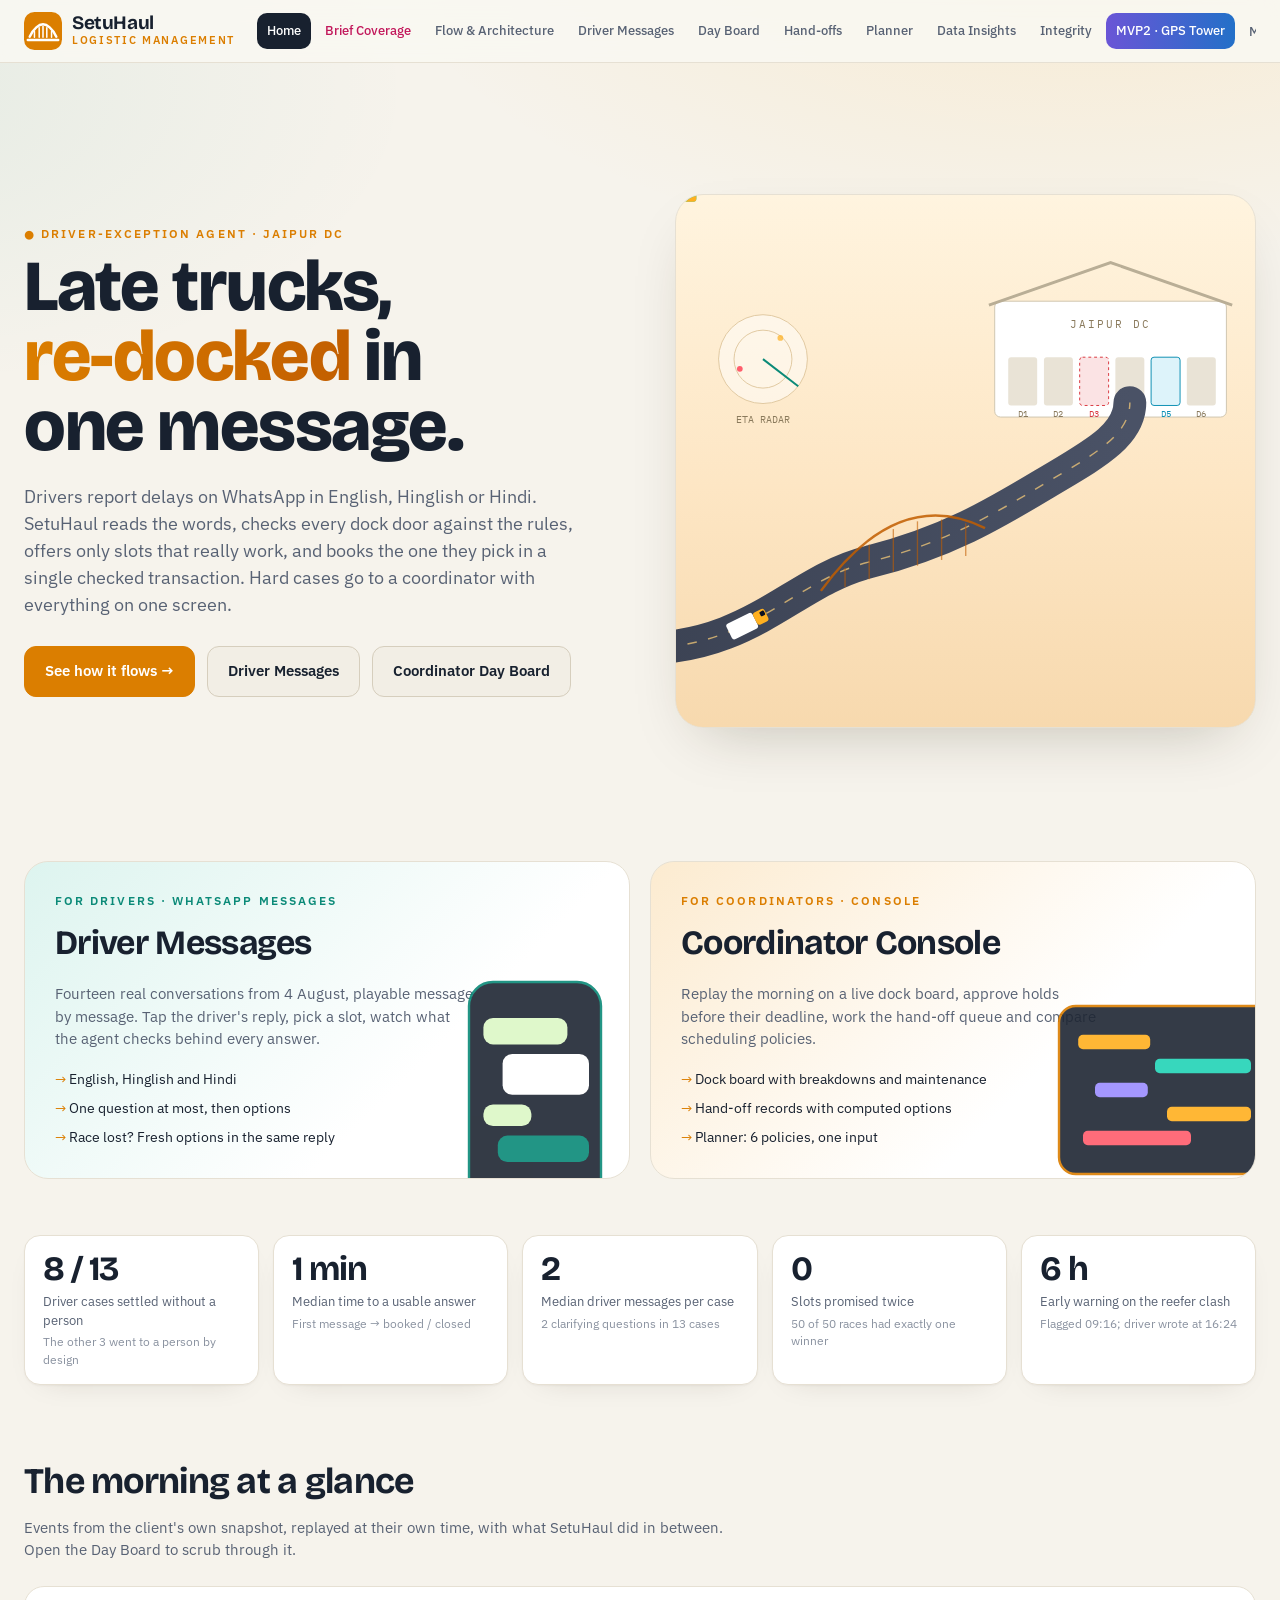
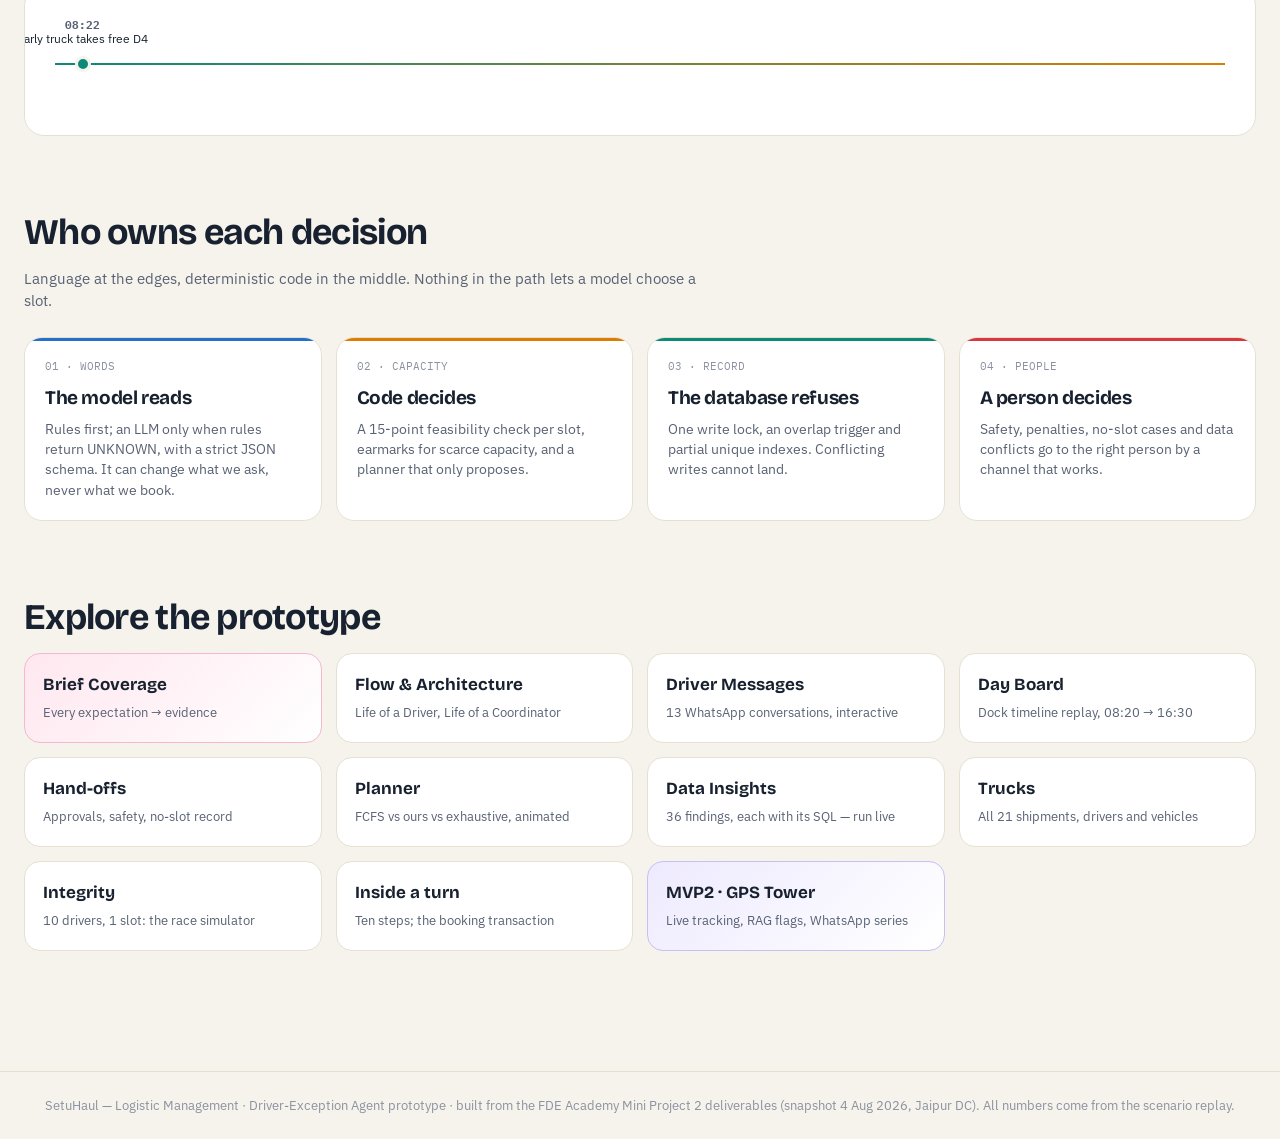
==== index.html @ 86abd036 "SetuHaul Logistic Management: interactive prototype, Python prototype, deliverables and data Web app" ====
<!DOCTYPE html>
<html lang="en"><head><meta charset="utf-8"><meta name="viewport" content="width=device-width,initial-scale=1">
<title>SetuHaul - Logistic Management</title>
<link rel="preconnect" href="https://fonts.googleapis.com"><link rel="preconnect" href="https://fonts.gstatic.com" crossorigin>
<link href="https://fonts.googleapis.com/css2?family=Bricolage+Grotesque:opsz,wght@12..96,500;12..96,700;12..96,800&family=IBM+Plex+Sans:wght@400;500;600&family=IBM+Plex+Mono:wght@400;500;600&display=swap" rel="stylesheet">
<link rel="stylesheet" href="styles.css">
<style>
.hero{display:grid;grid-template-columns:1.05fr 1fr;gap:40px;align-items:center;min-height:calc(100vh - 140px);padding:20px 0 40px}
.hero h1{font-size:clamp(40px,5.6vw,76px);line-height:.98;font-weight:800}
.hero h1 em{font-style:normal;background:linear-gradient(90deg,var(--saffron),var(--saffron2));-webkit-background-clip:text;color:transparent}
.hero p.lead{font-size:18px;color:var(--muted);max-width:560px;margin:22px 0 28px}
.hero .ctas{display:flex;gap:12px;flex-wrap:wrap}
.hero .ctas .btn{padding:13px 20px;font-size:15px}
.line-in span{display:inline-block;opacity:0;transform:translateY(40px) rotate(2deg);animation:wordIn .9s cubic-bezier(.2,.8,.2,1) forwards}
@keyframes wordIn{to{opacity:1;transform:none}}
.scene{position:relative;aspect-ratio:1/0.92;border-radius:28px;border:1px solid var(--line);background:linear-gradient(180deg,#FFF4DF 0%,#FDE6C4 55%,#F7D9AE 100%);overflow:hidden;box-shadow:var(--shadow)}
.scene svg{width:100%;height:100%;display:block}
.bub{position:absolute;max-width:230px;font-size:12.5px;padding:9px 12px;border-radius:14px;box-shadow:0 10px 30px rgba(0,0,0,.35);opacity:0;animation:bub 9s infinite}
.bub.d{left:5%;top:9%;background:#DCF8C6;color:#123;border-bottom-left-radius:4px}
.bub.a{right:5%;top:22%;background:#fff;color:#123;border-bottom-right-radius:4px;animation-delay:1.6s}
.bub.c{left:8%;bottom:8%;background:var(--text);color:#fff;animation-delay:3.4s}
.bub small{display:block;font-size:10px;opacity:.6;font-weight:600;letter-spacing:.06em;margin-bottom:2px}
@keyframes bub{0%{opacity:0;transform:translateY(12px) scale(.96)}6%,62%{opacity:1;transform:none}72%,100%{opacity:0;transform:translateY(-8px)}}
.door{fill:#E9E3D6;animation:door 6s infinite}
@keyframes door{0%,100%{fill:#E9E3D6}40%,60%{fill:#F0A020}}
.roles{display:grid;grid-template-columns:1fr 1fr;gap:20px;margin-top:10px}
.role{position:relative;overflow:hidden;border-radius:24px;padding:30px;border:1px solid var(--line);background:var(--panel);text-decoration:none;display:block;min-height:300px;transition:.35s}
.role:hover{transform:translateY(-4px);border-color:var(--saffron)}
.role h2{font-size:34px;margin:8px 0 10px}
.role p{color:var(--muted);max-width:420px}
.role ul{list-style:none;padding:0;margin:18px 0 0;display:grid;gap:8px;font-size:14px}
.role li::before{content:'→ ';color:var(--saffron)}
.role .art{position:absolute;right:-20px;bottom:-20px;width:240px;opacity:.9;transition:.5s}
.role:hover .art{transform:translate(-8px,-8px) rotate(-2deg)}
.role.drv{background:linear-gradient(135deg,#DDF4EF,#FFFFFF 65%)}
.role.crd{background:linear-gradient(135deg,#FCEBD0,#FFFFFF 65%)}
.kpis{display:grid;grid-template-columns:repeat(5,1fr);gap:14px;margin:56px 0}
.sec-t{font-size:clamp(26px,3vw,36px);margin:70px 0 8px}
.sec-p{color:var(--muted);max-width:700px;margin:0 0 24px}
.ribbon{position:relative;height:150px;border:1px solid var(--line);border-radius:20px;background:var(--panel);overflow:hidden}
.ribbon .axis{position:absolute;left:30px;right:30px;top:76px;height:2px;background:var(--line2)}
.ribbon .prog{position:absolute;left:30px;top:76px;height:2px;background:linear-gradient(90deg,var(--teal),var(--saffron));width:0;transition:width 3.5s cubic-bezier(.3,.7,.2,1)}
.ev{position:absolute;top:69px;width:16px;height:16px;margin-left:-8px;border-radius:50%;border:3px solid var(--bg);opacity:0;transform:scale(0);transition:.4s}
.ev.on{opacity:1;transform:none}
.ev .lb{position:absolute;left:50%;transform:translateX(-50%);white-space:nowrap;font-size:11.5px;width:max-content;max-width:150px;white-space:normal;text-align:center;line-height:1.25}
.ev.up .lb{bottom:22px}.ev.dn .lb{top:22px}
.ev .lb b{display:block;font-family:var(--mono);font-size:10.5px;color:var(--muted)}
.layers{display:grid;grid-template-columns:repeat(4,1fr);gap:14px}
.layer{border-radius:18px;padding:20px;border:1px solid var(--line);background:var(--panel);position:relative;overflow:hidden}
.layer .n{font-family:var(--mono);font-size:11px;color:var(--dim)}
.layer h4{font-size:19px;margin:10px 0 6px}
.layer p{font-size:13.5px;color:var(--muted);margin:0}
.layer::after{content:'';position:absolute;left:0;top:0;height:3px;width:100%;background:var(--c);transform:scaleX(0);transform-origin:left;transition:1s .3s}
.layer.in::after{transform:none}
.dir{display:grid;grid-template-columns:repeat(4,1fr);gap:14px}
.dir a{text-decoration:none;padding:18px;border-radius:16px;border:1px solid var(--line);background:var(--panel);transition:.25s;display:block}
.dir a:hover{border-color:var(--saffron);background:var(--panel2)}
.dir b{font-family:var(--display);font-size:17px;display:block;margin-bottom:4px}
.dir span{font-size:13px;color:var(--muted)}
@media (max-width:1000px){.hero,.roles{grid-template-columns:1fr}.kpis{grid-template-columns:repeat(2,1fr)}.layers,.dir{grid-template-columns:1fr 1fr}.ribbon .lb{display:none}}
</style></head><body>
<main class="wrap">
<section class="hero">
  <div>
    <div class="eyebrow">● Driver-Exception Agent · Jaipur DC</div>
    <h1 class="line-in"><span>Late</span> <span style="animation-delay:.08s">trucks,</span><br><span style="animation-delay:.18s"><em>re-docked</em></span> <span style="animation-delay:.26s">in</span><br><span style="animation-delay:.34s">one</span> <span style="animation-delay:.42s">message.</span></h1>
    <p class="lead rv">Drivers report delays on WhatsApp in English, Hinglish or Hindi. SetuHaul reads the words, checks every dock door against the rules, offers only slots that really work, and books the one they pick in a single checked transaction. Hard cases go to a coordinator with everything on one screen.</p>
    <div class="ctas rv"><a class="btn pri" href="flow.html">See how it flows →</a><a class="btn" href="driver.html">Driver Messages</a><a class="btn" href="coordinator.html">Coordinator Day Board</a></div>
  </div>
  <div class="scene rv" id="scene">
    <svg viewBox="0 0 600 552" aria-label="Animated: trucks crossing a bridge to the Jaipur DC dock doors">
      <defs>
        <linearGradient id="road" x1="0" x2="1"><stop offset="0" stop-color="#3B4253"/><stop offset="1" stop-color="#4A5266"/></linearGradient>
        <path id="route" d="M-40 470 C 80 470, 120 400, 200 380 S 330 330, 380 300 S 470 250, 470 215"/>
        <g id="truck"><rect x="-22" y="-9" width="30" height="18" rx="3" fill="#FFFFFF"/><rect x="8" y="-7" width="13" height="14" rx="3" fill="#FFB020"/><rect x="15" y="-5" width="5" height="5" rx="1" fill="#0b1122"/></g>
        <g id="truckR"><rect x="-22" y="-9" width="30" height="18" rx="3" fill="#7FE3FF"/><rect x="8" y="-7" width="13" height="14" rx="3" fill="#22D3B6"/><rect x="15" y="-5" width="5" height="5" rx="1" fill="#0b1122"/></g>
      </defs>
      <!-- stars -->
      <g fill="#fff" opacity="0"><circle cx="60" cy="50" r="1.2"/><circle cx="140" cy="90" r="1"/><circle cx="250" cy="40" r="1.3"/><circle cx="520" cy="60" r="1"/><circle cx="420" cy="30" r="1.2"/><circle cx="330" cy="110" r=".9"/></g>
      <!-- warehouse -->
      <g transform="translate(330 70)">
        <rect x="0" y="40" width="240" height="120" rx="6" fill="#FFFFFF" stroke="#CFC5B0"/>
        <path d="M-6 44 L120 0 L246 44" fill="none" stroke="#B9AE96" stroke-width="3"/>
        <text x="120" y="68" text-anchor="middle" font-family="IBM Plex Mono" font-size="11" fill="#8A7A5C" letter-spacing="2">JAIPUR DC</text>
        <g>
          <rect class="door" x="14" y="98" width="30" height="50" rx="3" style="animation-delay:0s"/>
          <rect class="door" x="51" y="98" width="30" height="50" rx="3" style="animation-delay:1s"/>
          <rect x="88" y="98" width="30" height="50" rx="3" fill="#FBE3E4" stroke="#D9363E" stroke-dasharray="3 3"/>
          <rect class="door" x="125" y="98" width="30" height="50" rx="3" style="animation-delay:2s"/>
          <rect x="162" y="98" width="30" height="50" rx="3" fill="#DDF3FA" stroke="#0B8FB3"/>
          <rect class="door" x="199" y="98" width="30" height="50" rx="3" style="animation-delay:3s"/>
        </g>
        <g font-family="IBM Plex Mono" font-size="9" fill="#8A7A5C" text-anchor="middle"><text x="29" y="160">D1</text><text x="66" y="160">D2</text><text x="103" y="160" fill="#D9363E">D3</text><text x="140" y="160">D4</text><text x="177" y="160" fill="#0B8FB3">D5</text><text x="214" y="160">D6</text></g>
      </g>
      <!-- road + bridge (setu) -->
      <use href="#route" stroke="url(#road)" stroke-width="34" fill="none" stroke-linecap="round"/>
      <use href="#route" stroke="#FFD27A" stroke-width="1.5" fill="none" stroke-dasharray="10 12" opacity=".7"><animate attributeName="stroke-dashoffset" from="0" to="-44" dur="1.2s" repeatCount="indefinite"/></use>
      <g stroke="#C25E00" stroke-width="2.5" fill="none" opacity=".85">
        <path d="M150 410 Q 230 300 320 345"/>
        <g stroke-width="1.4" opacity=".7"><path d="M175 386v20"/><path d="M200 362v36"/><path d="M225 346v44"/><path d="M250 338v46"/><path d="M275 336v42"/><path d="M300 340v34"/></g>
      </g>
      <!-- trucks moving -->
      <use href="#truck"><animateMotion dur="7s" repeatCount="indefinite" rotate="auto"><mpath href="#route"/></animateMotion></use>
      <use href="#truckR"><animateMotion dur="7s" begin="2.3s" repeatCount="indefinite" rotate="auto"><mpath href="#route"/></animateMotion></use>
      <use href="#truck"><animateMotion dur="7s" begin="4.6s" repeatCount="indefinite" rotate="auto"><mpath href="#route"/></animateMotion></use>
      <!-- radar / clock -->
      <g transform="translate(90 170)">
        <circle r="46" fill="rgba(255,255,255,.5)" stroke="#E0C9A0"/><circle r="30" fill="none" stroke="#E0C9A0"/>
        <path d="M0 0 L0 -46" stroke="#0B8A78" stroke-width="2"><animateTransform attributeName="transform" type="rotate" from="0" to="360" dur="4s" repeatCount="indefinite"/></path>
        <circle cx="18" cy="-22" r="3" fill="#FFB020"><animate attributeName="opacity" values="0;1;0" dur="4s" repeatCount="indefinite"/></circle>
        <circle cx="-24" cy="10" r="3" fill="#FF5D6C"><animate attributeName="opacity" values="0;1;0" dur="4s" begin="1.6s" repeatCount="indefinite"/></circle>
        <text y="66" text-anchor="middle" font-family="IBM Plex Mono" font-size="10" fill="#8A7A5C">ETA RADAR</text>
      </g>
    </svg>
    <div class="bub d"><small>DRIVER · 09:34</small>Traffic after Shahpura. Reaching around 11:20. Any slot after 12?</div>
    <div class="bub a"><small>SETUHAUL</small>1) Dock D4 · 12:40 PM<br>2) Dock D2 · 1:00 PM<br>3) Dock D1 · 2:00 PM</div>
    <div class="bub c"><small>✓ BOOKED · APT-N0004</small>Dock D4, 12:40 PM. Gate by 12:25 PM.</div>
  </div>
</section>

<section class="roles">
  <a class="role drv rv" href="driver.html">
    <div class="eyebrow" style="color:var(--teal)">For drivers · WhatsApp messages</div>
    <h2>Driver Messages</h2>
    <p>Fourteen real conversations from 4 August, playable message by message. Tap the driver's reply, pick a slot, watch what the agent checks behind every answer.</p>
    <ul><li>English, Hinglish and Hindi</li><li>One question at most, then options</li><li>Race lost? Fresh options in the same reply</li></ul>
    <svg class="art" viewBox="0 0 200 200"><rect x="50" y="20" width="110" height="190" rx="20" fill="#1F2633" stroke="#0B8A78" stroke-width="2"/><rect x="62" y="50" width="70" height="22" rx="8" fill="#DCF8C6"/><rect x="78" y="80" width="72" height="34" rx="8" fill="#fff"/><rect x="62" y="122" width="40" height="18" rx="8" fill="#DCF8C6"/><rect x="74" y="148" width="76" height="22" rx="8" fill="#0B8A78"/></svg>
  </a>
  <a class="role crd rv" href="coordinator.html">
    <div class="eyebrow">For coordinators · Console</div>
    <h2>Coordinator Console</h2>
    <p>Replay the morning on a live dock board, approve holds before their deadline, work the hand-off queue and compare scheduling policies.</p>
    <ul><li>Dock board with breakdowns and maintenance</li><li>Hand-off records with computed options</li><li>Planner: 6 policies, one input</li></ul>
    <svg class="art" viewBox="0 0 200 200"><rect x="20" y="40" width="200" height="140" rx="14" fill="#1F2633" stroke="#DB7E00" stroke-width="2"/><g fill="#FFB020"><rect x="36" y="64" width="60" height="12" rx="4"/><rect x="100" y="84" width="80" height="12" rx="4" fill="#22D3B6"/><rect x="50" y="104" width="44" height="12" rx="4" fill="#9B8CFF"/><rect x="110" y="124" width="70" height="12" rx="4"/><rect x="40" y="144" width="90" height="12" rx="4" fill="#FF5D6C"/></g></svg>
  </a>
</section>

<section class="kpis">
  <div class="card kpi rv"><div class="v" data-to="10" data-suf=" / 13">0</div><div class="l">Driver cases settled without a person</div><div class="s">The other 3 went to a person by design</div></div>
  <div class="card kpi rv"><div class="v" data-to="1" data-suf=" min">0</div><div class="l">Median time to a usable answer</div><div class="s">First message → booked / closed</div></div>
  <div class="card kpi rv"><div class="v" data-to="2">0</div><div class="l">Median driver messages per case</div><div class="s">2 clarifying questions in 13 cases</div></div>
  <div class="card kpi rv"><div class="v" data-to="0">0</div><div class="l">Slots promised twice</div><div class="s">50 of 50 races had exactly one winner</div></div>
  <div class="card kpi rv"><div class="v" data-to="7" data-suf=" h">0</div><div class="l">Early warning on the reefer clash</div><div class="s">Flagged 09:16; driver wrote at 16:24</div></div>
</section>

<h2 class="sec-t rv">The morning at a glance</h2>
<p class="sec-p rv">Events from the client's own snapshot, replayed at their own time, with what SetuHaul did in between. Open the Day Board to scrub through it.</p>
<div class="ribbon rv" id="ribbon"><div class="axis"></div><div class="prog"></div></div>

<h2 class="sec-t rv">Who owns each decision</h2>
<p class="sec-p rv">Language at the edges, deterministic code in the middle. Nothing in the path lets a model choose a slot.</p>
<div class="layers">
  <div class="layer rv" style="--c:var(--blue)"><div class="n">01 · WORDS</div><h4>The model reads</h4><p>Rules first; an LLM only when rules return UNKNOWN, with a strict JSON schema. It can change what we ask, never what we book.</p></div>
  <div class="layer rv" style="--c:var(--saffron)"><div class="n">02 · CAPACITY</div><h4>Code decides</h4><p>A 15-point feasibility check per slot, earmarks for scarce capacity, and a planner that only proposes.</p></div>
  <div class="layer rv" style="--c:var(--teal)"><div class="n">03 · RECORD</div><h4>The database refuses</h4><p>One write lock, an overlap trigger and partial unique indexes. Conflicting writes cannot land.</p></div>
  <div class="layer rv" style="--c:var(--coral)"><div class="n">04 · PEOPLE</div><h4>A person decides</h4><p>Safety, penalties, no-slot cases and data conflicts go to the right person by a channel that works.</p></div>
</div>

<h2 class="sec-t rv">Explore the prototype</h2>
<div class="dir">
  <a class="rv" href="brief.html" style="background:linear-gradient(135deg,#FFE7F0,#fff);border-color:#F5B8CF"><b>Brief Coverage</b><span>Every expectation → evidence</span></a>
  <a class="rv" href="flow.html"><b>Flow & Architecture</b><span>Life of a Driver, Life of a Coordinator</span></a>
  <a class="rv" href="driver.html"><b>Driver Messages</b><span>13 WhatsApp conversations, interactive</span></a>
  <a class="rv" href="coordinator.html"><b>Day Board</b><span>Dock timeline replay, 08:20 → 16:30</span></a>
  <a class="rv" href="handoffs.html"><b>Hand-offs</b><span>Approvals, safety, no-slot record</span></a>
  <a class="rv" href="planner.html"><b>Planner</b><span>FCFS vs ours vs exhaustive, animated</span></a>
  <a class="rv" href="insights.html"><b>Data Insights</b><span>36 findings, each with its SQL — run live</span></a>
  <a class="rv" href="trucks.html"><b>Trucks</b><span>All 21 shipments, drivers and vehicles</span></a>
  <a class="rv" href="integrity.html"><b>Integrity</b><span>10 drivers, 1 slot: the race simulator</span></a>
  <a class="rv" href="how.html"><b>Inside a turn</b><span>Ten steps; the booking transaction</span></a>
  <a class="rv" href="mvp2.html" style="background:linear-gradient(135deg,#EEEAFE,#fff);border-color:#C9BFF5"><b>MVP2 · GPS Tower</b><span>Live tracking, RAG flags, WhatsApp series</span></a>
</div>
</main>
<script src="data.js"></script><script src="app.js"></script>
<script>
const EV=[[502,'08:22','Early truck takes free D4','var(--teal)'],[555,'09:15','D3 leveller breaks down','var(--coral)'],[556,'09:16','Monitor flags reefer clash','var(--saffron)'],[576,'09:36','Two drivers, one slot: one wins','var(--violet)'],[581,'09:41','Coordinator approves hold','var(--blue)'],[605,'10:05','Accident: shift manager paged','var(--coral)'],[610,'10:10','SHP1019 cancelled, slot freed','var(--muted)'],[984,'16:24','Reefer: hand-off to Neha','var(--saffron)']];
const rb=$('#ribbon'),T0=490,T1=1000;
EV.forEach((e,i)=>{const d=document.createElement('div');d.className='ev '+(i%2?'dn':'up');d.style.left=`calc(30px + (100% - 60px) * ${(e[0]-T0)/(T1-T0)})`;d.style.background=e[3];d.innerHTML=`<div class="lb"><b>${e[1]}</b>${e[2]}</div>`;rb.append(d)});
new IntersectionObserver((es,o)=>{if(es[0].isIntersecting){$('.prog',rb).style.width='calc(100% - 60px)';$$('.ev',rb).forEach((d,i)=>setTimeout(()=>d.classList.add('on'),300+i*380));o.disconnect()}},{threshold:.4}).observe(rb);
</script></body></html>
---- styles.css ----
:root{
  --bg:#F6F3EC; --bg2:#FBFAF6; --panel:#FFFFFF; --panel2:#F2EEE5; --line:#E6E0D3; --line2:#D6CEBD;
  --text:#18212F; --muted:#586274; --dim:#8A92A0;
  --saffron:#DB7E00; --saffron2:#C25E00; --teal:#0B8A78; --coral:#D9363E; --violet:#6A55D6; --blue:#2370C8; --ice:#0B8FB3; --green:#1E8E50;
  --crit:#D9363E; --high:#C27000; --norm:#2370C8; --low:#6B7484;
  --r:16px; --r2:22px;
  --display:'Bricolage Grotesque',system-ui,sans-serif; --sans:'IBM Plex Sans',system-ui,sans-serif; --mono:'IBM Plex Mono',ui-monospace,monospace;
  --shadow:0 24px 60px -28px rgba(40,32,10,.28);
}
*{box-sizing:border-box}
html,body{margin:0}
body{background:var(--bg);color:var(--text);font-family:var(--sans);font-size:15px;line-height:1.5;-webkit-font-smoothing:antialiased;
  background-image:radial-gradient(1200px 600px at 85% -10%,rgba(255,176,32,.14),transparent 60%),radial-gradient(900px 500px at -10% 10%,rgba(11,138,120,.07),transparent 60%);background-attachment:fixed;min-height:100vh}
a{color:inherit}
h1,h2,h3,h4{font-family:var(--display);letter-spacing:-.02em;margin:0;font-weight:700}
.mono{font-family:var(--mono)}
.muted{color:var(--muted)} .dim{color:var(--dim)}
button{font-family:inherit;cursor:pointer}

/* ---------- top nav ---------- */
.topbar{position:sticky;top:0;z-index:50;backdrop-filter:blur(14px);background:rgba(250,248,243,.85);border-bottom:1px solid var(--line)}
.topbar .in{max-width:1440px;margin:0 auto;display:flex;align-items:center;gap:22px;padding:12px 24px}
.brand{display:flex;align-items:center;gap:10px;text-decoration:none;flex:none}
.brand svg{width:38px;height:38px}
.brand b{font-family:var(--display);font-size:19px;letter-spacing:-.02em;display:block;line-height:1.05}
.brand small{display:block;font-size:10.5px;letter-spacing:.16em;text-transform:uppercase;color:var(--saffron);font-weight:600}
.nav{display:flex;gap:4px;overflow-x:auto;scrollbar-width:none;flex:1}
.nav::-webkit-scrollbar{display:none}
.nav a{text-decoration:none;color:var(--muted);font-size:13px;font-weight:500;padding:8px 10px;border-radius:10px;white-space:nowrap;display:flex;gap:7px;align-items:center;transition:.2s}
.nav a:hover{color:var(--text);background:var(--panel)}
.nav a.on{color:#fff;background:var(--text)}
.nav a .dot{display:none}
.snap{flex:none;font-family:var(--mono);font-size:11.5px;color:var(--muted);border:1px solid var(--line);padding:6px 10px;border-radius:999px;display:flex;gap:8px;align-items:center}
.snap i{width:7px;height:7px;border-radius:50%;background:var(--teal);box-shadow:0 0 0 0 rgba(34,211,182,.6);animation:ping 2s infinite}
@keyframes ping{0%{box-shadow:0 0 0 0 rgba(34,211,182,.6)}70%{box-shadow:0 0 0 8px rgba(34,211,182,0)}100%{box-shadow:0 0 0 0 rgba(34,211,182,0)}}

.wrap{max-width:1440px;margin:0 auto;padding:28px 24px 80px}
.page-head{display:flex;justify-content:space-between;align-items:flex-end;gap:20px;margin:6px 0 24px;flex-wrap:wrap}
.eyebrow{font-size:11.5px;letter-spacing:.18em;text-transform:uppercase;color:var(--saffron);font-weight:600;margin-bottom:8px;display:flex;gap:8px;align-items:center}
.page-head h1{font-size:clamp(28px,3.4vw,42px);line-height:1.05}
.page-head p{margin:10px 0 0;color:var(--muted);max-width:720px}

/* ---------- primitives ---------- */
.card{box-shadow:0 1px 2px rgba(40,32,10,.04),0 10px 30px -22px rgba(40,32,10,.25);background:var(--panel);border:1px solid var(--line);border-radius:var(--r);padding:18px}
.card h3{font-size:16px;margin-bottom:12px;display:flex;justify-content:space-between;align-items:center;gap:10px}
.grid{display:grid;gap:16px}
.chip{display:inline-flex;align-items:center;gap:6px;font-size:11.5px;font-weight:600;padding:3px 9px;border-radius:999px;border:1px solid var(--line2);color:var(--muted);white-space:nowrap}
.chip.crit{color:var(--crit);border-color:rgba(255,93,108,.4);background:rgba(255,93,108,.08)}
.chip.high{color:var(--high);border-color:rgba(255,176,32,.4);background:rgba(255,176,32,.08)}
.chip.norm{color:var(--norm);border-color:rgba(78,168,255,.4);background:rgba(78,168,255,.08)}
.chip.low{color:var(--low)}
.chip.ok{color:var(--teal);border-color:rgba(34,211,182,.4);background:rgba(34,211,182,.08)}
.chip.reefer{color:var(--ice);border-color:rgba(127,227,255,.4)}
.chip.heavy{color:var(--violet);border-color:rgba(155,140,255,.4)}
.btn{display:inline-flex;align-items:center;gap:8px;border:1px solid var(--line2);background:var(--panel2);color:var(--text);padding:9px 14px;border-radius:12px;font-weight:600;font-size:13.5px;text-decoration:none;transition:.18s}
.btn:hover{border-color:var(--saffron);transform:translateY(-1px)}
.btn.pri{background:var(--saffron);color:#fff;border-color:var(--saffron)}
.btn.pri:hover{background:var(--saffron2)}
.btn.ghost{background:transparent}
.btn.ok{background:var(--teal);border-color:var(--teal);color:#fff}
.btn.bad{background:transparent;color:var(--coral);border-color:rgba(255,93,108,.5)}
.btn:disabled{opacity:.4;pointer-events:none}
.seg{display:inline-flex;background:var(--bg2);border:1px solid var(--line);border-radius:12px;padding:3px}
.seg button{border:0;background:transparent;color:var(--muted);padding:7px 12px;border-radius:9px;font-weight:600;font-size:12.5px}
.seg button.on{background:var(--panel);color:var(--text);box-shadow:inset 0 0 0 1px var(--line2)}
table.t{width:100%;border-collapse:collapse;font-size:13.5px}
table.t th{text-align:left;font-size:11px;letter-spacing:.1em;text-transform:uppercase;color:var(--dim);font-weight:600;padding:10px 10px;border-bottom:1px solid var(--line)}
table.t td{padding:11px 10px;border-bottom:1px solid var(--line)}
table.t tr:hover td{background:rgba(219,126,0,.04)}
.kpi{padding:16px 18px}
.kpi .v{font-family:var(--display);font-size:34px;font-weight:700;line-height:1;letter-spacing:-.03em}
.kpi .l{font-size:12.5px;color:var(--muted);margin-top:6px}
.kpi .s{font-size:11.5px;color:var(--dim);margin-top:4px}

/* reveal on scroll */
.rv{opacity:0;transform:translateY(18px);transition:opacity .7s ease,transform .7s cubic-bezier(.2,.8,.2,1)}
.rv.in{opacity:1;transform:none}

/* drawer */
.drawer-bg{position:fixed;inset:0;background:rgba(24,33,47,.28);backdrop-filter:blur(3px);opacity:0;pointer-events:none;transition:.3s;z-index:80}
.drawer{position:fixed;top:0;right:0;bottom:0;width:min(460px,94vw);background:var(--panel);box-shadow:-20px 0 60px -30px rgba(0,0,0,.3);border-left:1px solid var(--line);z-index:90;transform:translateX(100%);transition:transform .45s cubic-bezier(.2,.8,.2,1);overflow:auto;padding:24px}
.drawer.open{transform:none}
.drawer-bg.open{opacity:1;pointer-events:auto}
.drawer .x{position:absolute;right:16px;top:16px;background:var(--panel2);border:1px solid var(--line);color:var(--text);width:34px;height:34px;border-radius:10px}
.kv{display:grid;grid-template-columns:130px 1fr;gap:8px 12px;font-size:13.5px}
.kv dt{color:var(--dim)} .kv dd{margin:0}

/* toast */
.toast{position:fixed;left:50%;bottom:26px;transform:translate(-50%,30px);opacity:0;background:var(--text);color:#fff;border:1px solid var(--line2);padding:12px 18px;border-radius:14px;z-index:120;font-size:14px;transition:.35s;box-shadow:var(--shadow);display:flex;gap:10px;align-items:center}
.toast.on{opacity:1;transform:translate(-50%,0)}

.foot{border-top:1px solid var(--line);margin-top:40px;padding:24px;text-align:center;color:var(--dim);font-size:12.5px}
.foot a{color:var(--muted)}

@media (max-width:1680px){.snap{display:none}}
@media (max-width:900px){.topbar .in{padding:10px 14px;gap:12px}.snap{display:none}.wrap{padding:20px 14px 60px}}
@media (prefers-reduced-motion:reduce){*{animation:none!important;transition:none!important}}

.nav a[href='mvp2.html']{color:#fff;background:linear-gradient(90deg,#6A55D6,#2370C8)}
.nav a[href='mvp2.html'].on{box-shadow:0 0 0 2px var(--text)}

.more{position:relative;display:inline-flex}
.more>button{border:0;background:none;color:var(--muted);font:500 13px var(--sans);padding:8px 10px;border-radius:10px;cursor:pointer;white-space:nowrap}
.more>button.on{color:#fff;background:var(--text)}
.more .mm{display:none;position:fixed;margin-top:38px;background:var(--panel);border:1px solid var(--line);border-radius:12px;padding:6px;box-shadow:var(--shadow);z-index:60;flex-direction:column}
.more:hover .mm,.more:focus-within .mm{display:flex}
.more .mm a{padding:8px 12px}
.nav a[href='brief.html']:not(.on){color:#C2185B}
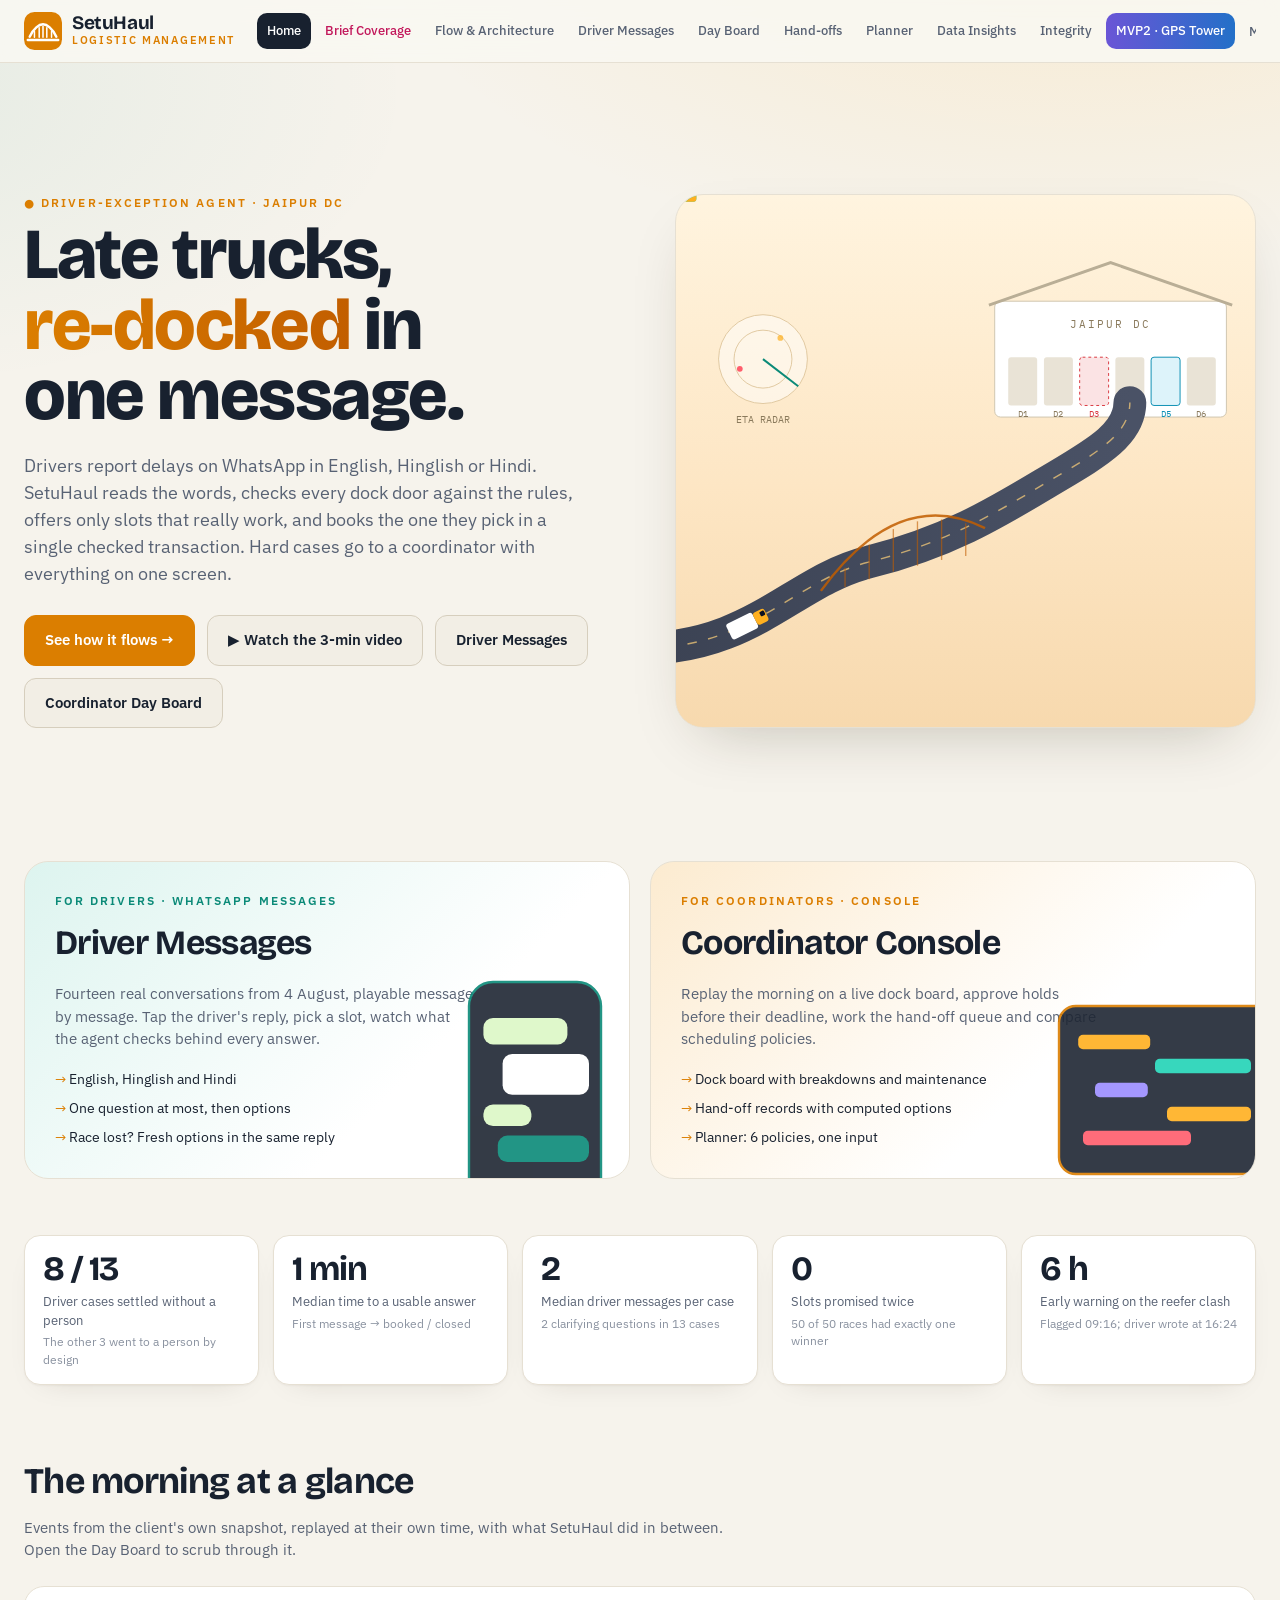
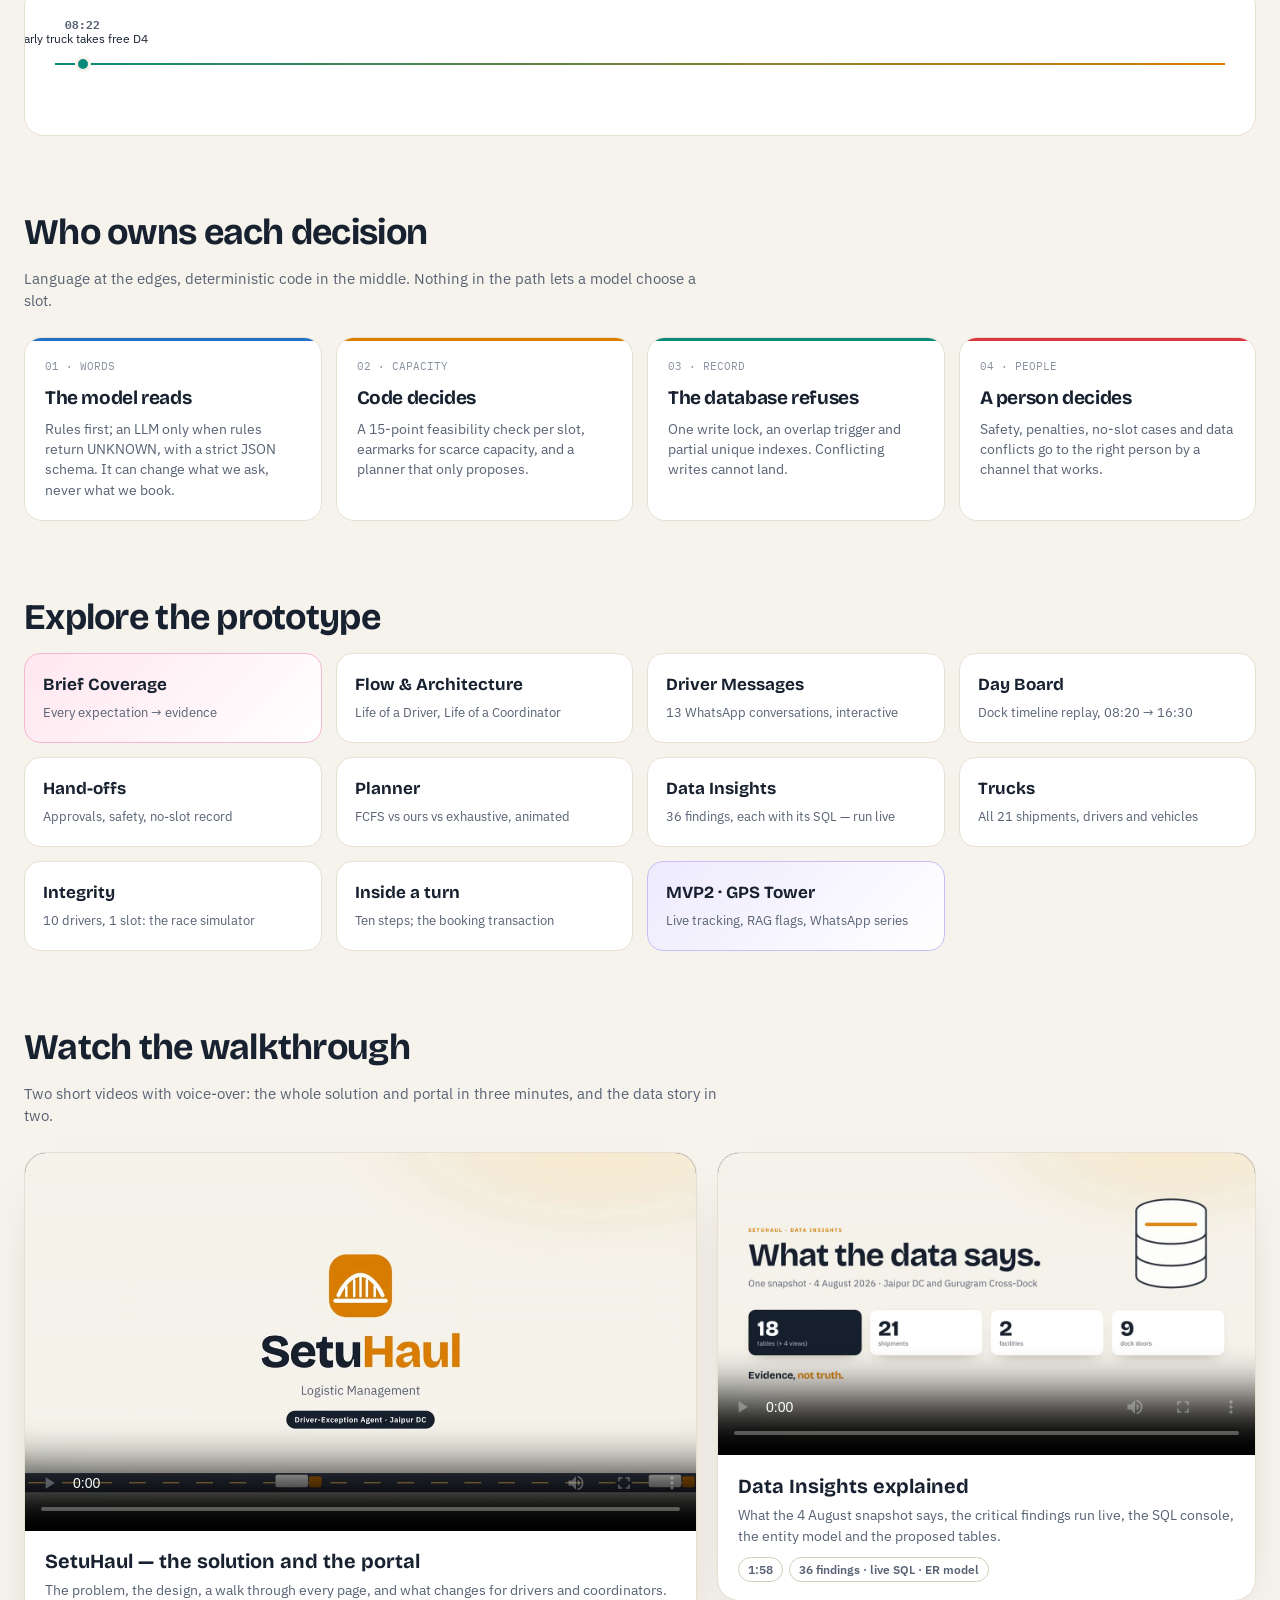
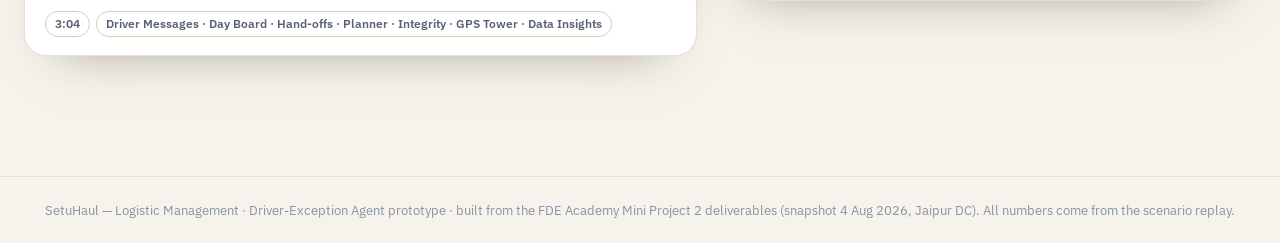
==== commit a95ab96a: "Add walkthrough and data-insights videos; embed on Home and Data Insights Co-Authored-By: Claude Opu" ====
--- a/index.html
+++ b/index.html
@@ -54,6 +54,15 @@
 .layer.in::after{transform:none}
 .dir{display:grid;grid-template-columns:repeat(4,1fr);gap:14px}
 .dir a{text-decoration:none;padding:18px;border-radius:16px;border:1px solid var(--line);background:var(--panel);transition:.25s;display:block}
+
+.vids{display:grid;grid-template-columns:1.25fr 1fr;gap:20px;align-items:start}
+.vcard{background:var(--panel);border:1px solid var(--line);border-radius:22px;overflow:hidden;box-shadow:0 24px 50px -36px rgba(40,32,10,.5)}
+.vcard video{display:block;width:100%;aspect-ratio:16/9;background:#18212F}
+.vcard .vb{padding:16px 20px 18px}
+.vcard .vb b{font-family:var(--display);font-size:20px;display:block;margin-bottom:4px}
+.vcard .vb p{margin:0;color:var(--muted);font-size:14px}
+.vcard .vb .ch{display:flex;gap:6px;margin-top:10px;flex-wrap:wrap}
+@media (max-width:1000px){.vids{grid-template-columns:1fr}}
 .dir a:hover{border-color:var(--saffron);background:var(--panel2)}
 .dir b{font-family:var(--display);font-size:17px;display:block;margin-bottom:4px}
 .dir span{font-size:13px;color:var(--muted)}
@@ -65,7 +74,7 @@
     <div class="eyebrow">● Driver-Exception Agent · Jaipur DC</div>
     <h1 class="line-in"><span>Late</span> <span style="animation-delay:.08s">trucks,</span><br><span style="animation-delay:.18s"><em>re-docked</em></span> <span style="animation-delay:.26s">in</span><br><span style="animation-delay:.34s">one</span> <span style="animation-delay:.42s">message.</span></h1>
     <p class="lead rv">Drivers report delays on WhatsApp in English, Hinglish or Hindi. SetuHaul reads the words, checks every dock door against the rules, offers only slots that really work, and books the one they pick in a single checked transaction. Hard cases go to a coordinator with everything on one screen.</p>
-    <div class="ctas rv"><a class="btn pri" href="flow.html">See how it flows →</a><a class="btn" href="driver.html">Driver Messages</a><a class="btn" href="coordinator.html">Coordinator Day Board</a></div>
+    <div class="ctas rv"><a class="btn pri" href="flow.html">See how it flows →</a><a class="btn" href="#watch">▶ Watch the 3-min video</a><a class="btn" href="driver.html">Driver Messages</a><a class="btn" href="coordinator.html">Coordinator Day Board</a></div>
   </div>
   <div class="scene rv" id="scene">
     <svg viewBox="0 0 600 552" aria-label="Animated: trucks crossing a bridge to the Jaipur DC dock doors">
@@ -170,6 +179,15 @@
   <a class="rv" href="how.html"><b>Inside a turn</b><span>Ten steps; the booking transaction</span></a>
   <a class="rv" href="mvp2.html" style="background:linear-gradient(135deg,#EEEAFE,#fff);border-color:#C9BFF5"><b>MVP2 · GPS Tower</b><span>Live tracking, RAG flags, WhatsApp series</span></a>
 </div>
+
+<h2 class="sec-t rv" id="watch">Watch the walkthrough</h2>
+<p class="sec-p rv">Two short videos with voice-over: the whole solution and portal in three minutes, and the data story in two.</p>
+<div class="vids">
+ <div class="vcard rv"><video controls preload="metadata" playsinline poster="videos/walkthrough_poster.jpg"><source src="videos/setuhaul_walkthrough.mp4" type="video/mp4"></video>
+  <div class="vb"><b>SetuHaul — the solution and the portal</b><p>The problem, the design, a walk through every page, and what changes for drivers and coordinators.</p><div class="ch"><span class="chip">3:04</span><span class="chip">Driver Messages · Day Board · Hand-offs · Planner · Integrity · GPS Tower · Data Insights</span></div></div></div>
+ <div class="vcard rv"><video controls preload="metadata" playsinline poster="videos/data_insights_poster.jpg"><source src="videos/setuhaul_data_insights.mp4" type="video/mp4"></video>
+  <div class="vb"><b>Data Insights explained</b><p>What the 4 August snapshot says, the critical findings run live, the SQL console, the entity model and the proposed tables.</p><div class="ch"><span class="chip">1:58</span><span class="chip">36 findings · live SQL · ER model</span></div></div></div>
+</div>
 </main>
 <script src="data.js"></script><script src="app.js"></script>
 <script>
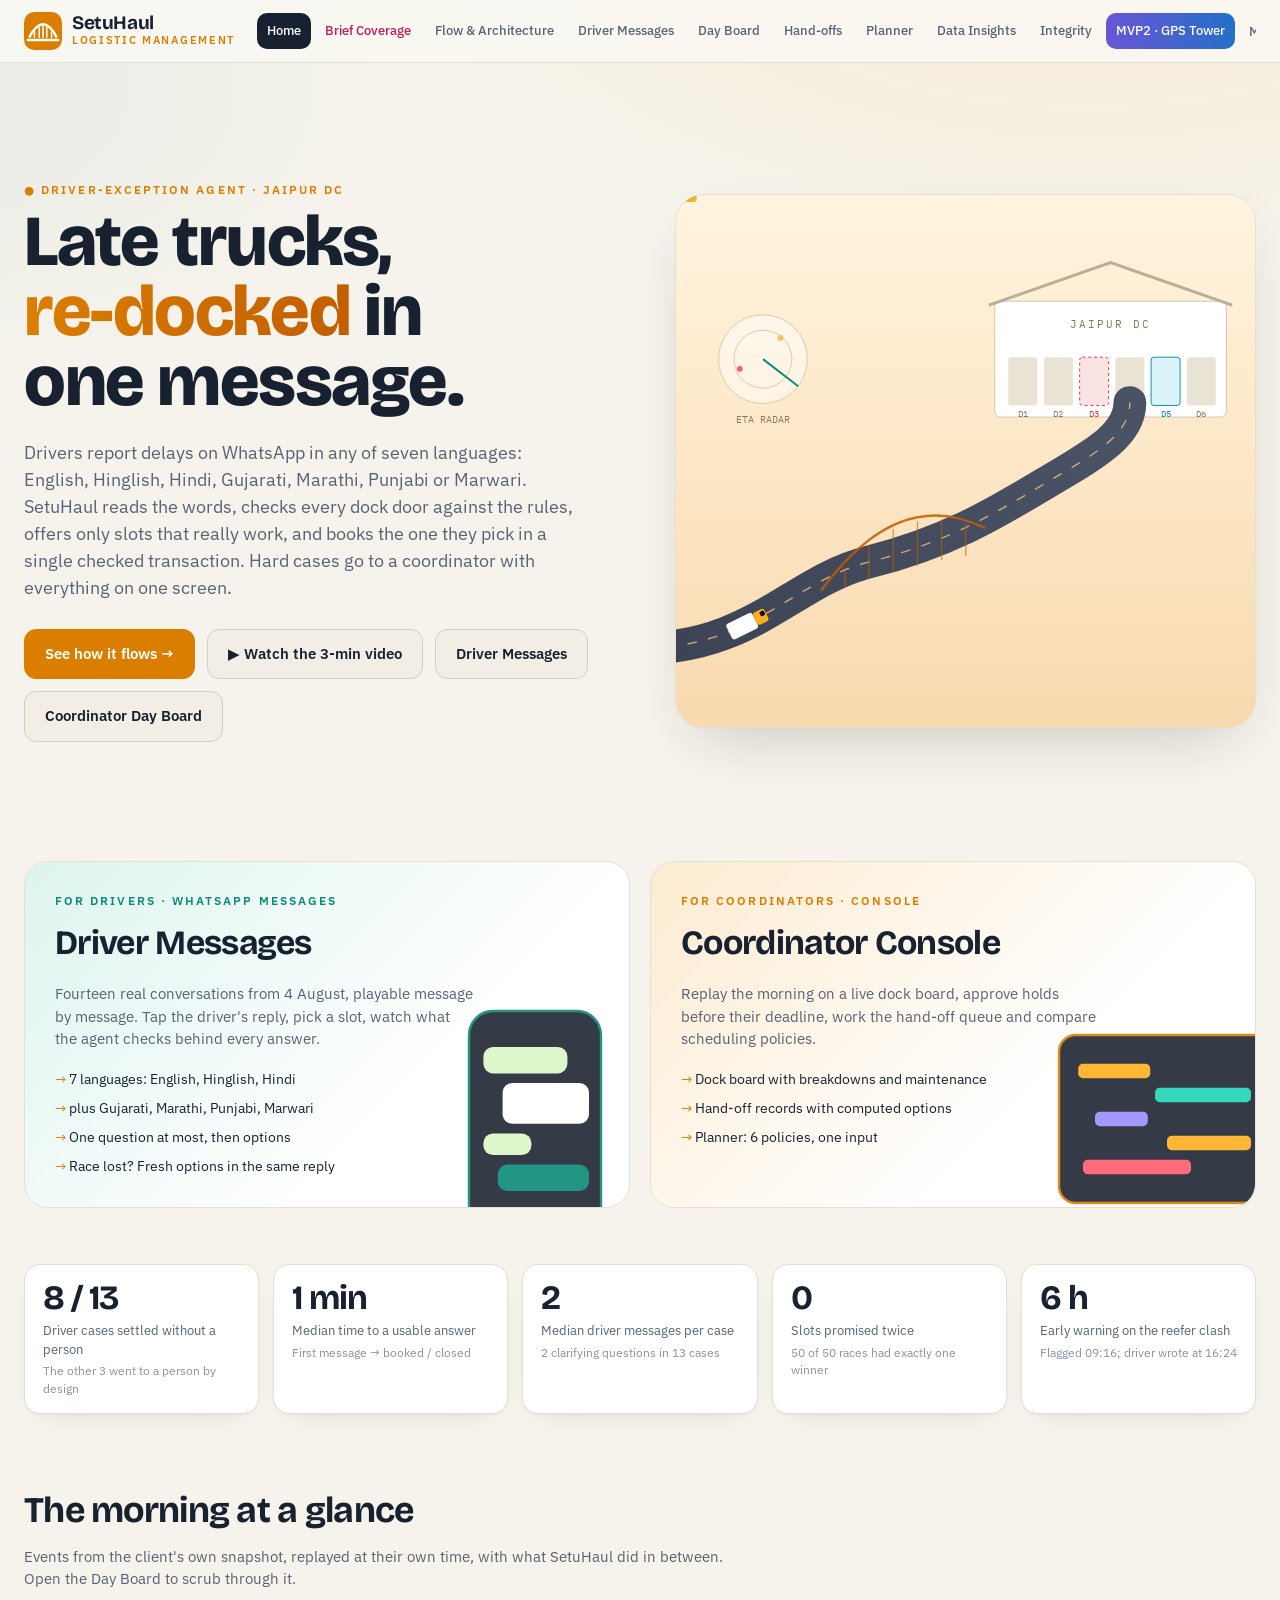
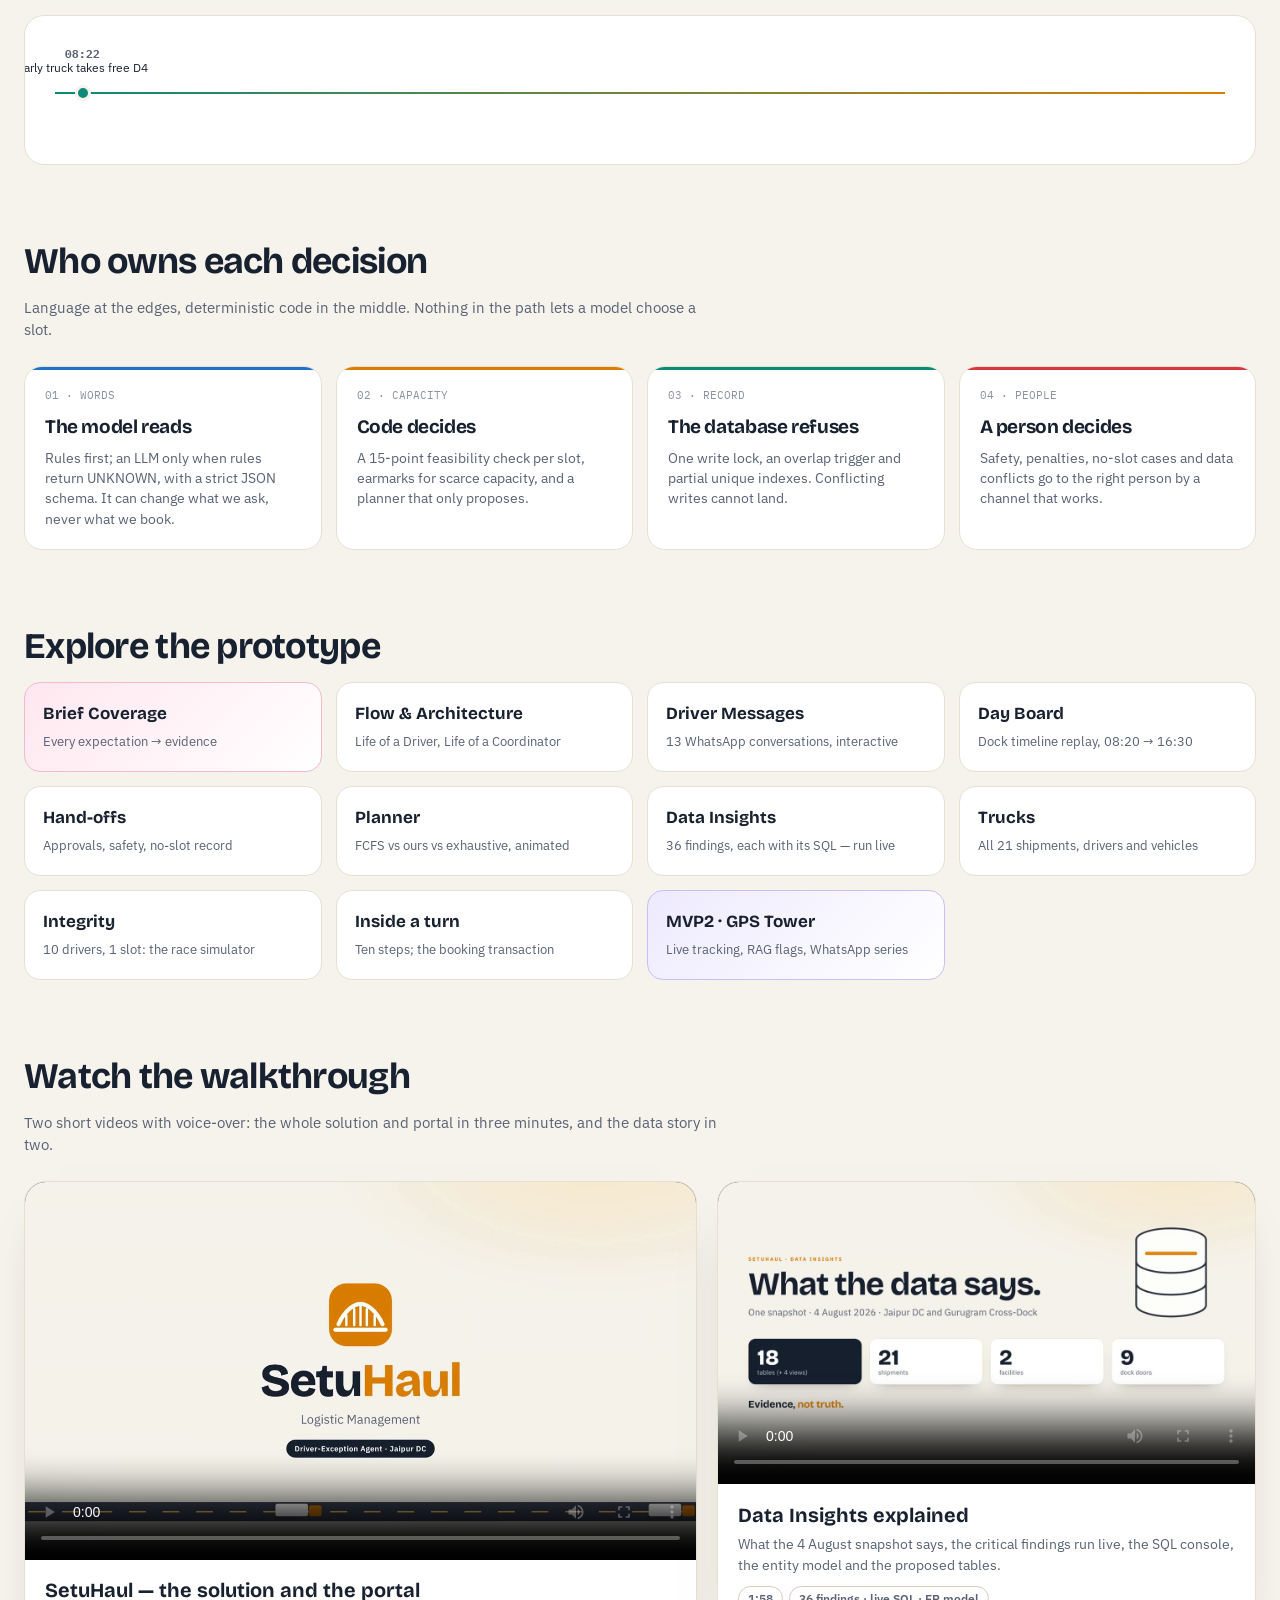
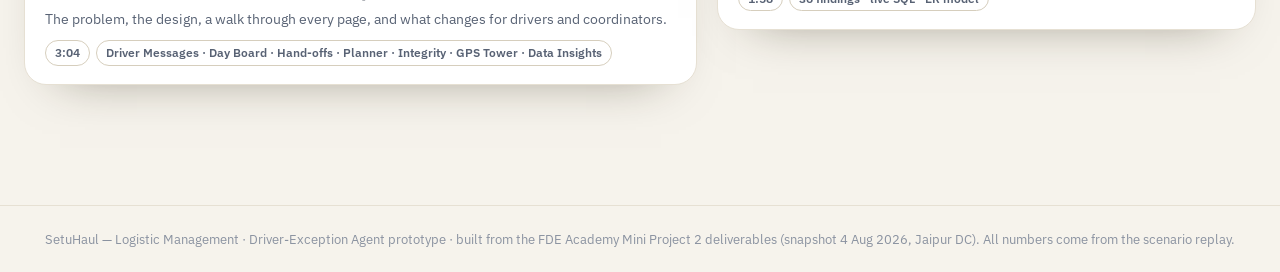
==== commit 4d66be32: "Say seven driver languages everywhere the portal and docs said three Co-Authored-By: Claude Opus 5.5" ====
--- a/index.html
+++ b/index.html
@@ -73,7 +73,7 @@
   <div>
     <div class="eyebrow">● Driver-Exception Agent · Jaipur DC</div>
     <h1 class="line-in"><span>Late</span> <span style="animation-delay:.08s">trucks,</span><br><span style="animation-delay:.18s"><em>re-docked</em></span> <span style="animation-delay:.26s">in</span><br><span style="animation-delay:.34s">one</span> <span style="animation-delay:.42s">message.</span></h1>
-    <p class="lead rv">Drivers report delays on WhatsApp in English, Hinglish or Hindi. SetuHaul reads the words, checks every dock door against the rules, offers only slots that really work, and books the one they pick in a single checked transaction. Hard cases go to a coordinator with everything on one screen.</p>
+    <p class="lead rv">Drivers report delays on WhatsApp in any of seven languages: English, Hinglish, Hindi, Gujarati, Marathi, Punjabi or Marwari. SetuHaul reads the words, checks every dock door against the rules, offers only slots that really work, and books the one they pick in a single checked transaction. Hard cases go to a coordinator with everything on one screen.</p>
     <div class="ctas rv"><a class="btn pri" href="flow.html">See how it flows →</a><a class="btn" href="#watch">▶ Watch the 3-min video</a><a class="btn" href="driver.html">Driver Messages</a><a class="btn" href="coordinator.html">Coordinator Day Board</a></div>
   </div>
   <div class="scene rv" id="scene">
@@ -132,7 +132,7 @@
     <div class="eyebrow" style="color:var(--teal)">For drivers · WhatsApp messages</div>
     <h2>Driver Messages</h2>
     <p>Fourteen real conversations from 4 August, playable message by message. Tap the driver's reply, pick a slot, watch what the agent checks behind every answer.</p>
-    <ul><li>English, Hinglish and Hindi</li><li>One question at most, then options</li><li>Race lost? Fresh options in the same reply</li></ul>
+    <ul><li>7 languages: English, Hinglish, Hindi</li><li>plus Gujarati, Marathi, Punjabi, Marwari</li><li>One question at most, then options</li><li>Race lost? Fresh options in the same reply</li></ul>
     <svg class="art" viewBox="0 0 200 200"><rect x="50" y="20" width="110" height="190" rx="20" fill="#1F2633" stroke="#0B8A78" stroke-width="2"/><rect x="62" y="50" width="70" height="22" rx="8" fill="#DCF8C6"/><rect x="78" y="80" width="72" height="34" rx="8" fill="#fff"/><rect x="62" y="122" width="40" height="18" rx="8" fill="#DCF8C6"/><rect x="74" y="148" width="76" height="22" rx="8" fill="#0B8A78"/></svg>
   </a>
   <a class="role crd rv" href="coordinator.html">
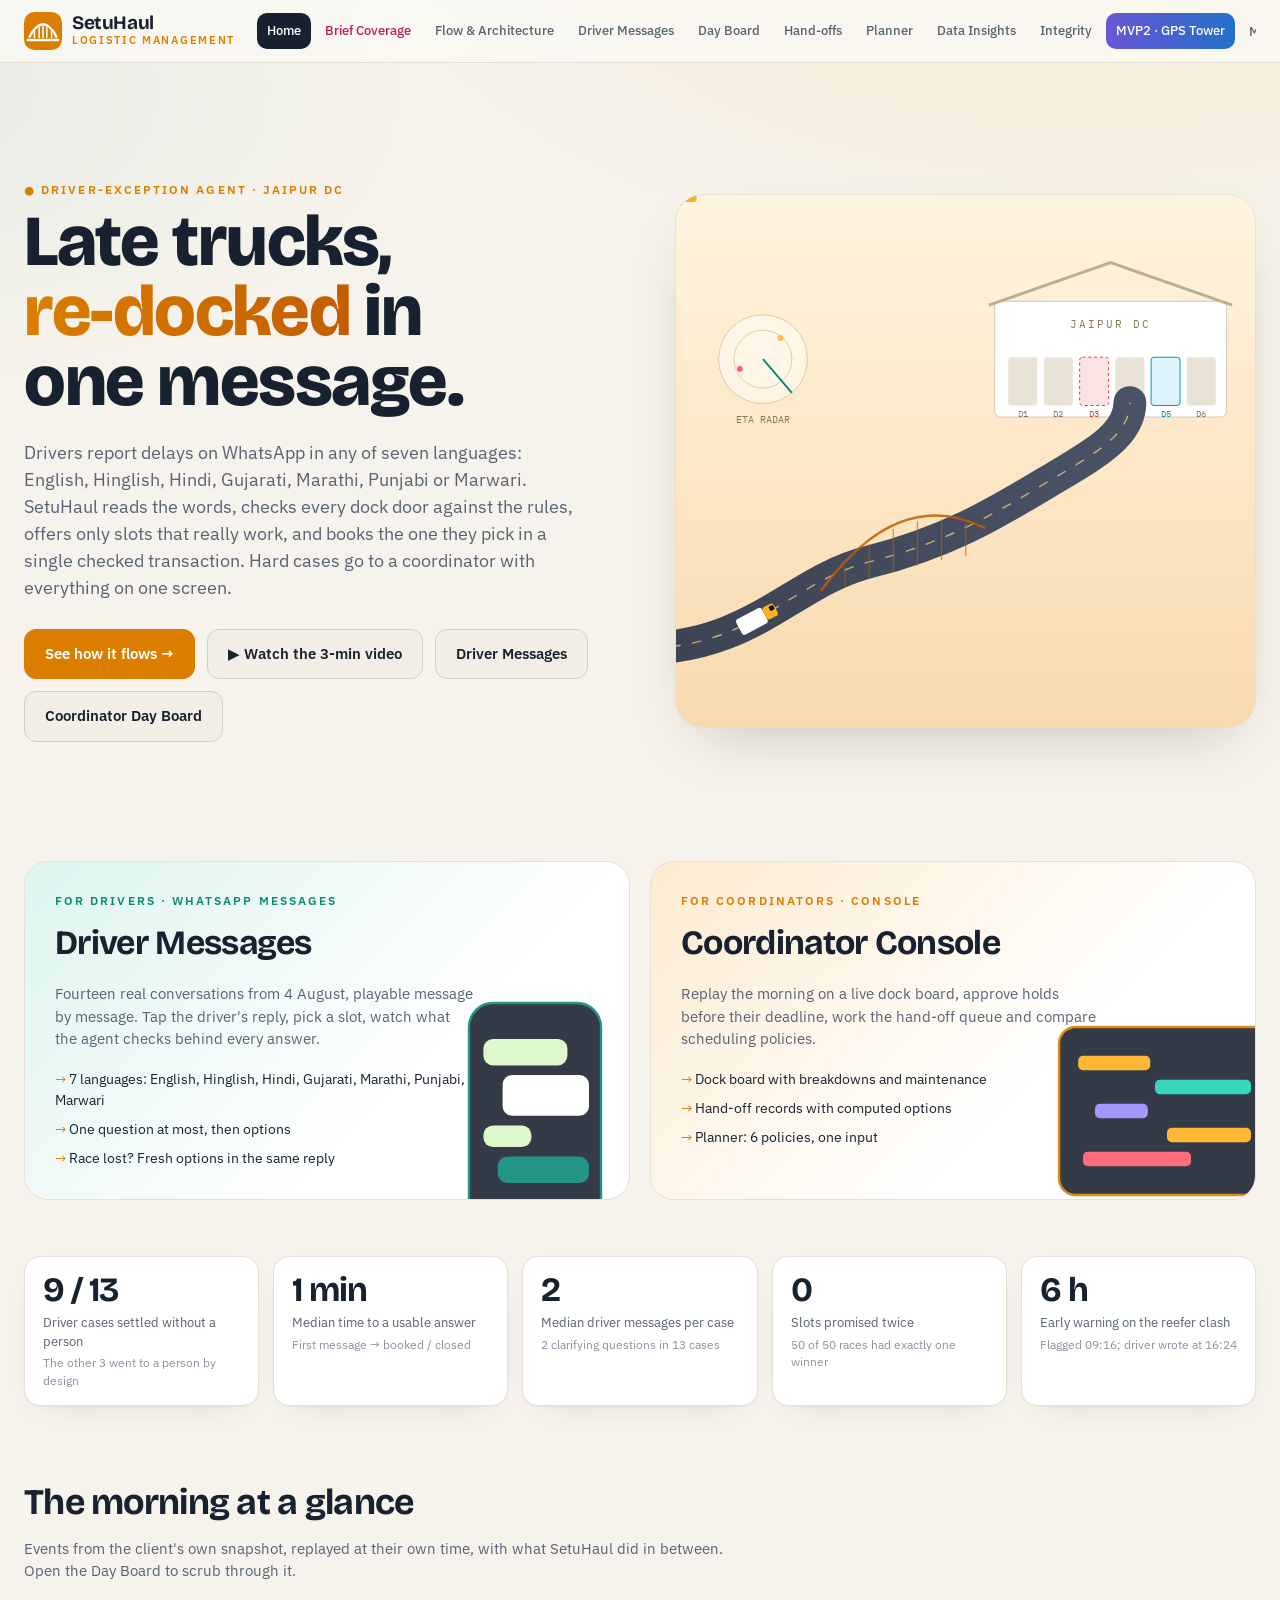
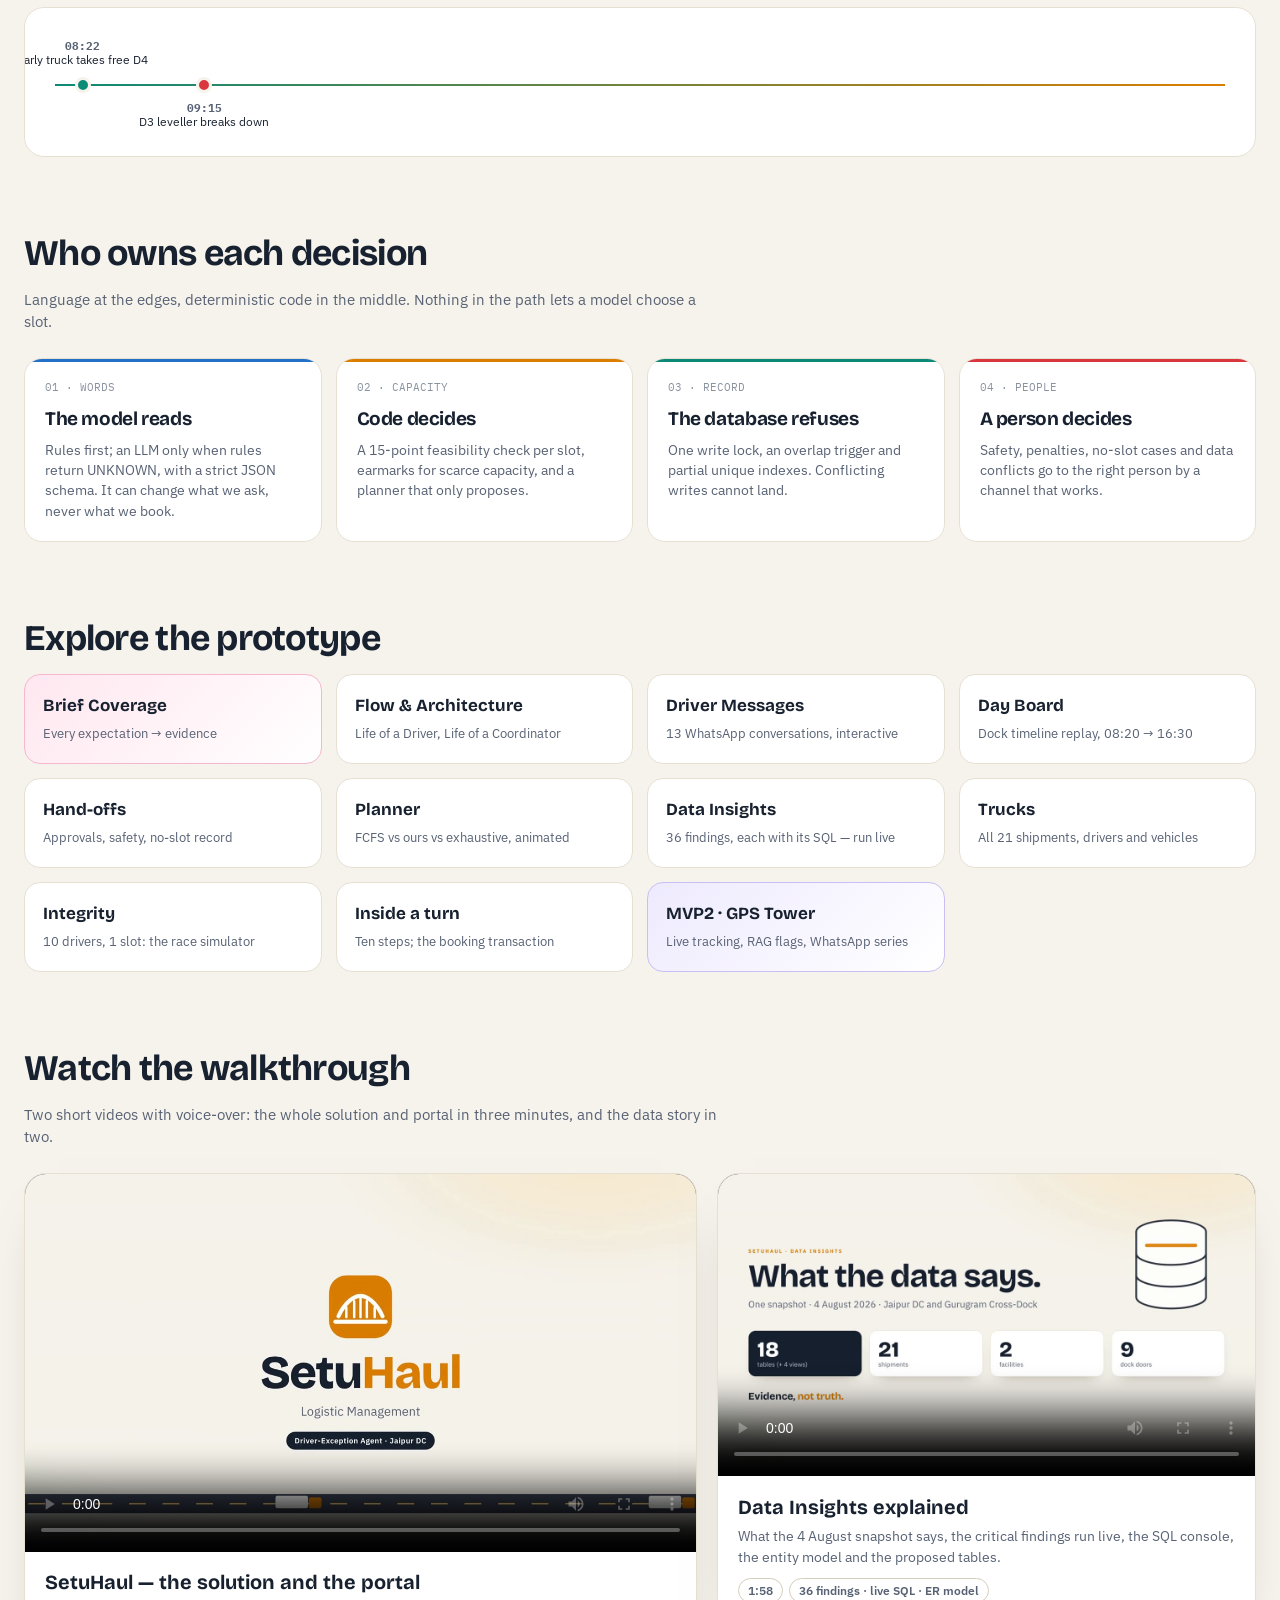
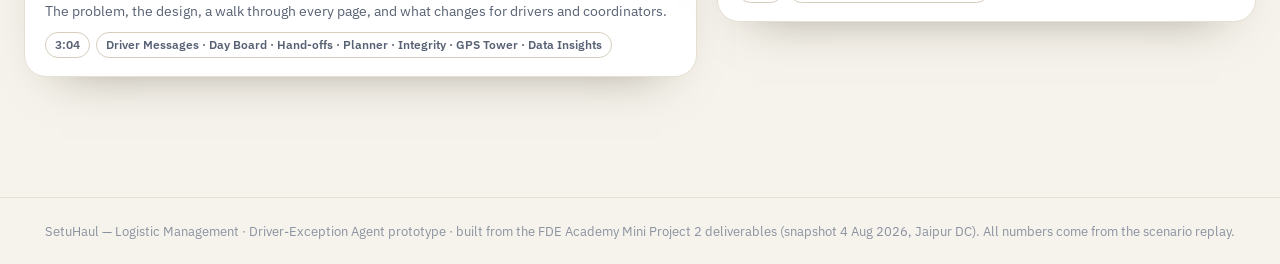
==== commit e7a5f5c5: "Home: all seven languages in one bullet Co-Authored-By: Claude Opus 5.5 <noreply@anthropic.com> Clau" ====
--- a/index.html
+++ b/index.html
@@ -28,7 +28,7 @@
 .role:hover{transform:translateY(-4px);border-color:var(--saffron)}
 .role h2{font-size:34px;margin:8px 0 10px}
 .role p{color:var(--muted);max-width:420px}
-.role ul{list-style:none;padding:0;margin:18px 0 0;display:grid;gap:8px;font-size:14px}
+.role ul{list-style:none;padding:0;margin:18px 0 0;display:grid;gap:8px;font-size:14px;max-width:420px}
 .role li::before{content:'→ ';color:var(--saffron)}
 .role .art{position:absolute;right:-20px;bottom:-20px;width:240px;opacity:.9;transition:.5s}
 .role:hover .art{transform:translate(-8px,-8px) rotate(-2deg)}
@@ -132,7 +132,7 @@
     <div class="eyebrow" style="color:var(--teal)">For drivers · WhatsApp messages</div>
     <h2>Driver Messages</h2>
     <p>Fourteen real conversations from 4 August, playable message by message. Tap the driver's reply, pick a slot, watch what the agent checks behind every answer.</p>
-    <ul><li>7 languages: English, Hinglish, Hindi</li><li>plus Gujarati, Marathi, Punjabi, Marwari</li><li>One question at most, then options</li><li>Race lost? Fresh options in the same reply</li></ul>
+    <ul><li>7 languages: English, Hinglish, Hindi, Gujarati, Marathi, Punjabi, Marwari</li><li>One question at most, then options</li><li>Race lost? Fresh options in the same reply</li></ul>
     <svg class="art" viewBox="0 0 200 200"><rect x="50" y="20" width="110" height="190" rx="20" fill="#1F2633" stroke="#0B8A78" stroke-width="2"/><rect x="62" y="50" width="70" height="22" rx="8" fill="#DCF8C6"/><rect x="78" y="80" width="72" height="34" rx="8" fill="#fff"/><rect x="62" y="122" width="40" height="18" rx="8" fill="#DCF8C6"/><rect x="74" y="148" width="76" height="22" rx="8" fill="#0B8A78"/></svg>
   </a>
   <a class="role crd rv" href="coordinator.html">
